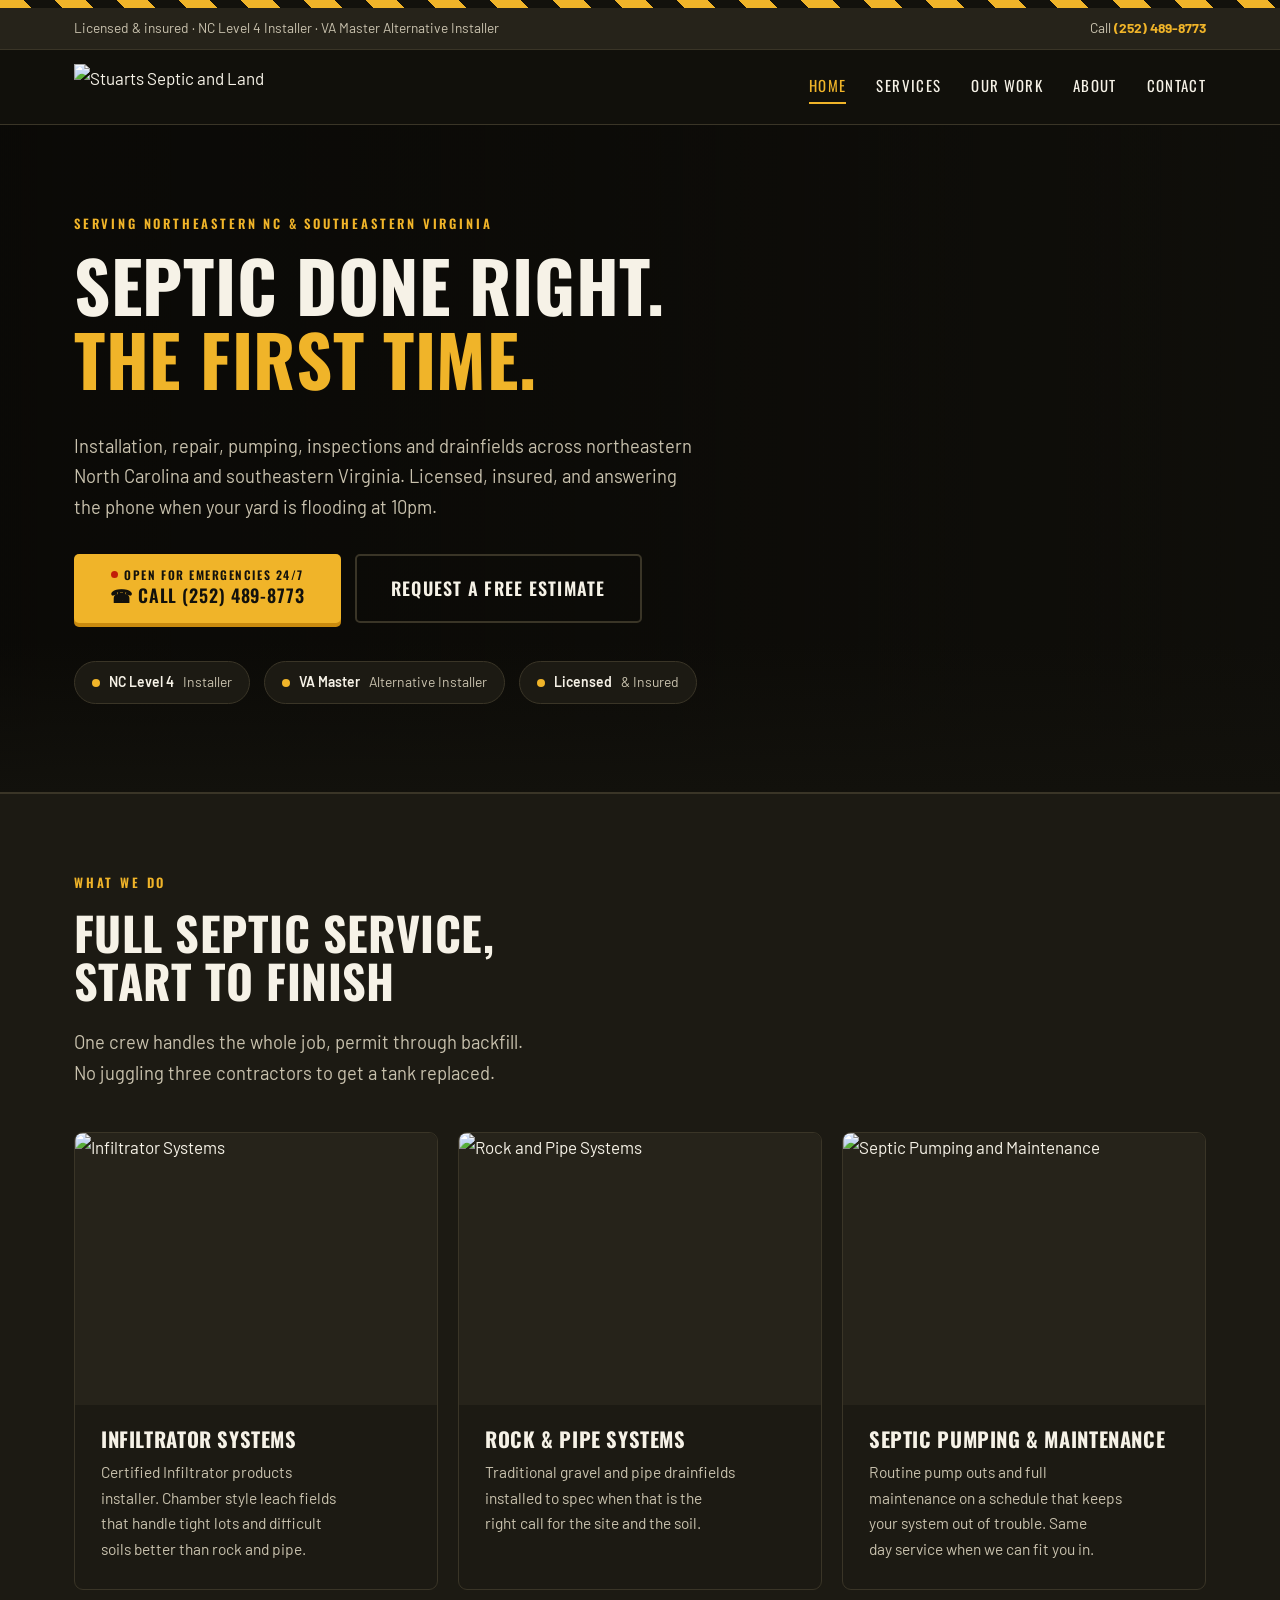
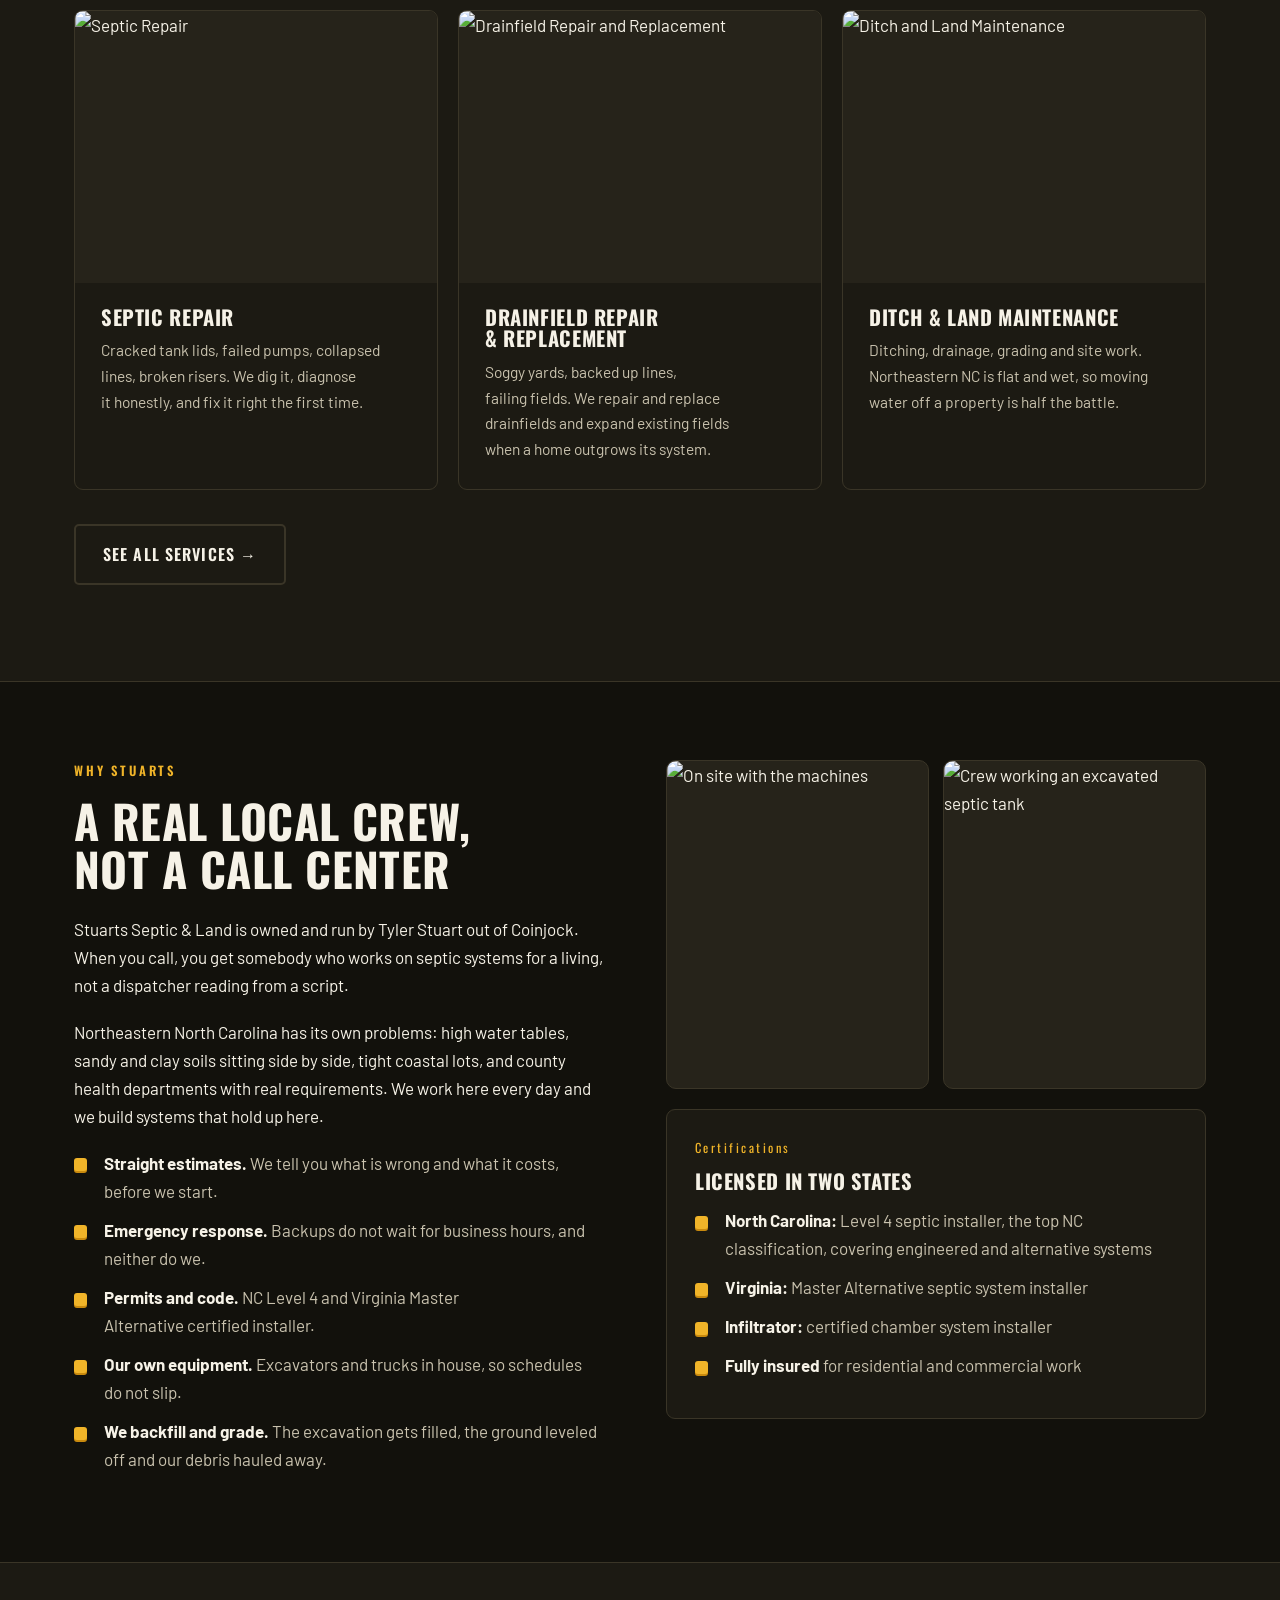
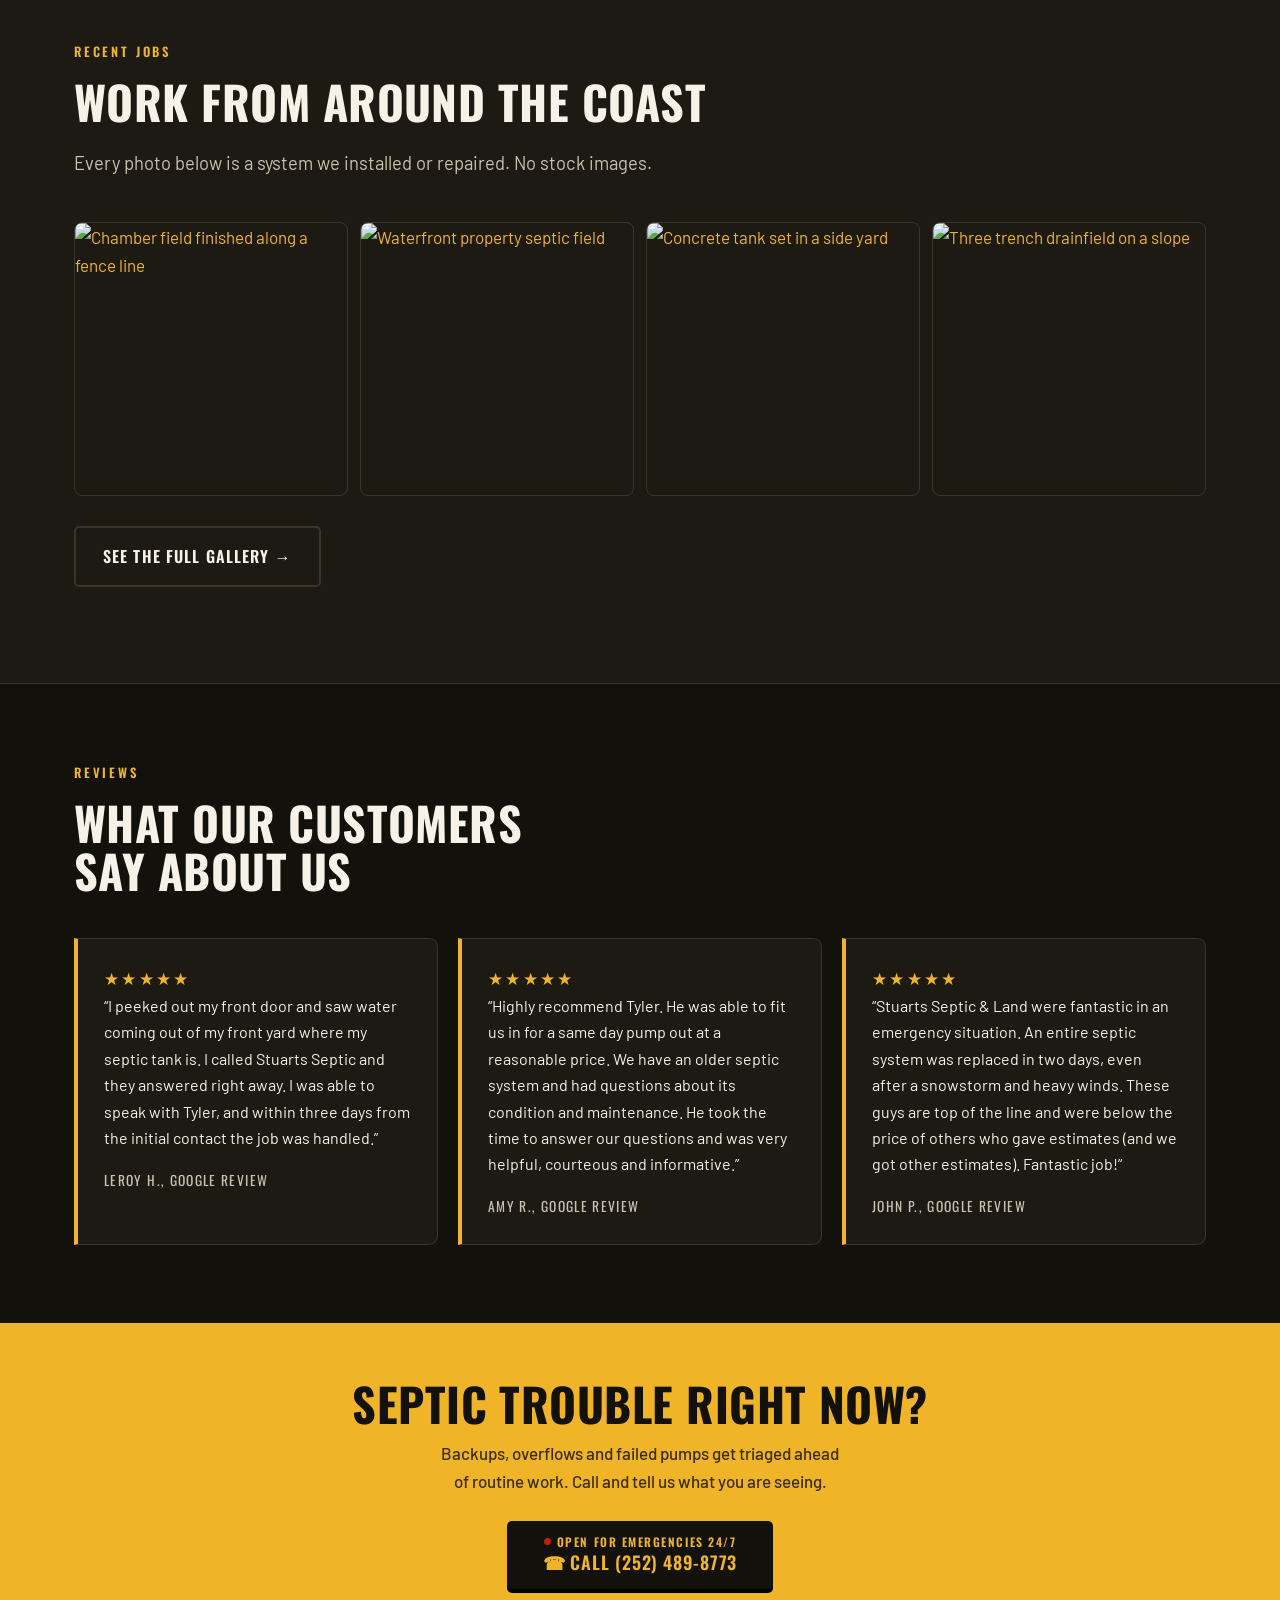
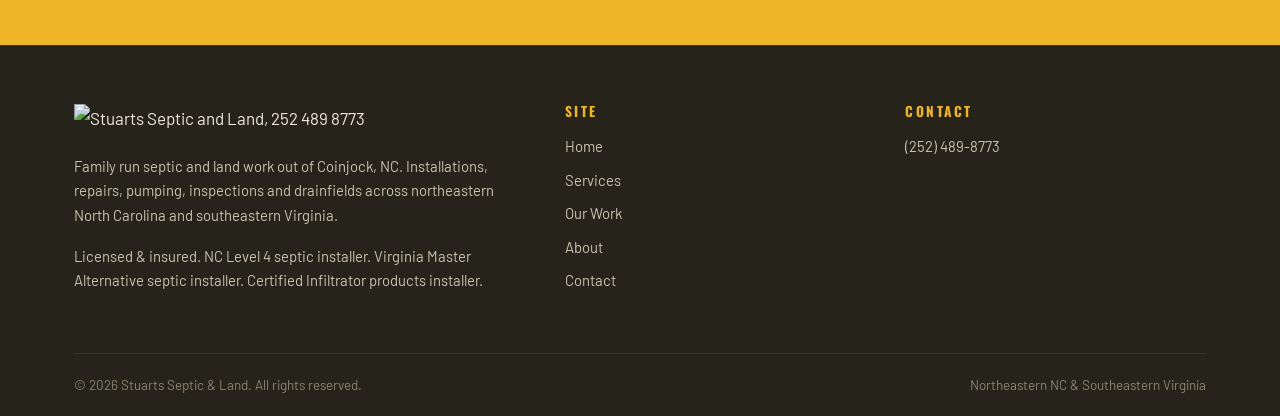
==== index.html @ fe1792c3 "Add files via upload" ====
<!DOCTYPE html>
<html lang="en">
<head>
<meta charset="utf-8">
<meta name="viewport" content="width=device-width,initial-scale=1">
<title>Stuarts Septic &amp; Land | Septic Installation, Repair &amp; Pumping | Coinjock, NC</title>
<meta name="description" content="Licensed, insured septic contractor in Coinjock, NC. Septic installation, repair, pumping, inspections and drainfields across northeastern North Carolina and southeastern Virginia. Call (252) 489-8773.">
<link rel="preconnect" href="https://fonts.googleapis.com">
<link rel="preconnect" href="https://fonts.gstatic.com" crossorigin>
<link href="https://fonts.googleapis.com/css2?family=Oswald:wght@500;600;700&family=Barlow:wght@400;500;600&display=swap" rel="stylesheet">
<script type="application/ld+json">{
  "@context":"https://schema.org",
  "@type":"LocalBusiness",
  "additionalType":"https://schema.org/HomeAndConstructionBusiness",
  "name":"Stuarts Septic & Land",
  "image":"",
  "telephone":"+1-252-489-8773",
  "areaServed":{"@type":"State","name":"North Carolina"},
  "areaServed":["Currituck County NC","Dare County NC","Camden County NC","Pasquotank County NC","Chowan County NC","Gates County NC","Hyde County NC","Beaufort County NC","Tyrrell County NC","Pitt County NC","Southeastern Virginia"]
}</script>
<style>
*,*::before,*::after{box-sizing:border-box}
:root{
  --ink:#12110C;
  --ink-2:#1C1A13;
  --ink-3:#26231A;
  --line:#3A3527;
  --cream:#F6F2E7;
  --cream-dim:#C9C2AE;
  --amber:#F0B429;
  --amber-dk:#C98A0E;
  --clay:#8A5A2B;
  --field:#5C7A3A;
  --shadow:0 18px 50px rgba(0,0,0,.45);
  --maxw:1180px;
}
html{scroll-behavior:smooth}
body{
  margin:0;background:var(--ink);color:var(--cream);
  font-family:"Barlow","Segoe UI",Roboto,Helvetica,Arial,sans-serif;
  font-size:17px;line-height:1.65;-webkit-font-smoothing:antialiased;
}
img{max-width:100%;display:block}
a{color:var(--amber);text-decoration:none}
a:hover{text-decoration:underline}
h1,h2,h3,h4,.display{
  font-family:"Oswald","Arial Narrow",Impact,sans-serif;
  text-transform:uppercase;letter-spacing:.01em;line-height:1.05;
  font-weight:700;margin:0 0 .5em;
}
h1{font-size:clamp(2.4rem,6vw,4.4rem)}
h2{font-size:clamp(1.9rem,3.6vw,2.9rem)}
h3{font-size:1.28rem;letter-spacing:.03em;overflow-wrap:break-word}
p{margin:0 0 1.1em}
.wrap{max-width:var(--maxw);margin:0 auto;padding:0 24px}
.eyebrow{
  font-family:"Oswald","Arial Narrow",sans-serif;text-transform:uppercase;
  letter-spacing:.22em;font-size:.8rem;font-weight:600;color:var(--amber);
  margin:0 0 14px;display:block;
}
.lede{font-size:1.15rem;color:var(--cream-dim);max-width:62ch}

/* ---- hazard stripe ---- */
.stripe{height:8px;background:repeating-linear-gradient(45deg,var(--amber) 0 22px,var(--ink) 22px 44px)}

/* ---- top bar ---- */
.topbar{background:var(--ink-3);border-bottom:1px solid var(--line);font-size:.86rem}
.topbar .wrap{display:flex;flex-wrap:wrap;gap:8px 26px;align-items:center;justify-content:space-between;padding-top:9px;padding-bottom:9px}
.topbar b{color:var(--amber)}
.topbar span{color:var(--cream-dim)}

/* ---- nav ---- */
header.site{position:sticky;top:0;z-index:60;background:rgba(18,17,12,.96);border-bottom:1px solid var(--line);backdrop-filter:blur(8px)}
header.site .wrap{display:flex;align-items:center;justify-content:space-between;gap:20px;padding-top:14px;padding-bottom:14px}
.brand{display:flex;align-items:center;gap:13px;color:var(--cream);text-decoration:none}
.brand:hover{text-decoration:none}
.mark{
  width:46px;height:46px;flex:0 0 46px;border-radius:6px;background:var(--amber);
  display:grid;place-items:center;color:var(--ink);font-family:"Oswald",sans-serif;
  font-weight:700;font-size:1.35rem;letter-spacing:-.03em;box-shadow:0 3px 0 var(--amber-dk);
}
.brand-txt{display:flex;flex-direction:column;line-height:1.05}
.brand-txt strong{font-family:"Oswald",sans-serif;text-transform:uppercase;font-size:1.16rem;letter-spacing:.04em}
nav.main{display:flex;align-items:center;gap:30px}
nav.main a{
  color:var(--cream);font-family:"Oswald",sans-serif;text-transform:uppercase;
  font-size:.93rem;letter-spacing:.09em;padding:4px 0;border-bottom:2px solid transparent;
}
nav.main a:hover{color:var(--amber);text-decoration:none;border-bottom-color:var(--amber)}
nav.main a.active{color:var(--amber);border-bottom-color:var(--amber)}
.navtoggle{display:none;background:none;border:1px solid var(--line);color:var(--cream);
  padding:9px 12px;border-radius:5px;font-size:1.1rem;cursor:pointer;line-height:1}

/* ---- buttons ---- */
.btn{
  display:inline-flex;align-items:center;gap:10px;font-family:"Oswald",sans-serif;
  text-transform:uppercase;letter-spacing:.07em;font-size:1rem;font-weight:600;
  padding:15px 27px;border-radius:5px;border:2px solid transparent;cursor:pointer;
  transition:transform .12s ease,box-shadow .12s ease;
}
.btn:hover{text-decoration:none;transform:translateY(-2px)}
.btn-amber{background:var(--amber);color:var(--ink);box-shadow:0 4px 0 var(--amber-dk)}
.btn-amber:hover{box-shadow:0 6px 0 var(--amber-dk)}
.btn-ghost{border-color:var(--line);color:var(--cream);background:transparent}
.btn-ghost:hover{border-color:var(--amber);color:var(--amber)}
.btn-lg{font-size:1.12rem;padding:18px 34px}

/* ---- hero ---- */
.hero{position:relative;overflow:hidden;border-bottom:1px solid var(--line)}
.hero::before{
  content:"";position:absolute;inset:0;
  background:
    radial-gradient(900px 520px at 78% 18%,rgba(240,180,41,.14),transparent 62%),
    linear-gradient(180deg,#1A1811 0%,#12110C 100%);
}
.hero::after{
  content:"";position:absolute;left:0;right:0;bottom:0;height:130px;
  background:linear-gradient(180deg,transparent,rgba(0,0,0,.5));
}
.hero .wrap{position:relative;z-index:2;padding-top:88px;padding-bottom:88px}
.hero.short .wrap{padding-top:62px;padding-bottom:56px}
.hero h1{max-width:22ch}
.hero h1 em{font-style:normal;color:var(--amber);display:block}
.hero-cta{display:flex;flex-wrap:wrap;gap:14px;margin-top:32px}
.hero-trust{display:flex;flex-wrap:wrap;gap:14px;margin-top:38px}
.chip{
  display:inline-flex;align-items:center;gap:9px;background:var(--ink-2);
  border:1px solid var(--line);border-radius:999px;padding:9px 17px;font-size:.87rem;color:var(--cream-dim);
}
.chip b{color:var(--cream);font-weight:600}
.dot{width:8px;height:8px;border-radius:50%;background:var(--amber);flex:0 0 8px}

/* ---- sections ---- */
section{padding:78px 0}
section.tight{padding:56px 0}
.alt{background:var(--ink-2);border-top:1px solid var(--line);border-bottom:1px solid var(--line)}
.sec-head{max-width:66ch;margin-bottom:44px}

/* ---- grids / cards ---- */
.grid{display:grid;gap:20px}
.g2{grid-template-columns:repeat(auto-fit,minmax(300px,1fr))}
.g3{grid-template-columns:repeat(auto-fit,minmax(272px,1fr))}
.g4{grid-template-columns:repeat(auto-fit,minmax(215px,1fr))}
.card{
  background:var(--ink-2);border:1px solid var(--line);border-radius:9px;padding:28px;
  position:relative;transition:border-color .15s ease,transform .15s ease;
}
.card:hover{border-color:var(--amber);transform:translateY(-3px)}
.card h3{margin-bottom:10px}
.card p{color:var(--cream-dim);margin-bottom:0;font-size:.97rem}
.card .num{
  font-family:"Oswald",sans-serif;font-size:.78rem;letter-spacing:.2em;color:var(--amber);
  display:block;margin-bottom:12px;
}
.ico{
  width:48px;height:48px;border-radius:8px;background:var(--ink-3);border:1px solid var(--line);
  display:grid;place-items:center;margin-bottom:16px;font-size:1.5rem;
}
.card.flat:hover{transform:none;border-color:var(--line)}

/* ---- list ---- */
ul.checks{list-style:none;padding:0;margin:0}
ul.checks li{position:relative;padding-left:30px;margin-bottom:11px;color:var(--cream-dim)}
ul.checks li::before{
  content:"";position:absolute;left:0;top:.55em;width:13px;height:13px;border-radius:3px;
  background:var(--amber);box-shadow:0 2px 0 var(--amber-dk);
}
ul.checks li b{color:var(--cream)}

/* ---- brand logo ---- */
.brand img{height:46px;width:auto;display:block}
footer.site .flogo{display:block;width:100%;max-width:100%;height:auto;margin:0 0 22px;opacity:.95}

/* ---- photo hero ---- */
.hero.photo::before{
  content:"";position:absolute;inset:0;
  background-image:linear-gradient(90deg,rgba(10,9,6,.92) 0%,rgba(10,9,6,.78) 42%,rgba(10,9,6,.35) 100%),var(--bgimg);
  background-size:cover;background-position:center;
}
.hero.photo::after{
  content:"";position:absolute;left:0;right:0;bottom:0;height:150px;
  background:linear-gradient(180deg,transparent,var(--ink));
}
.hero.band-photo::before{
  background-image:linear-gradient(90deg,rgba(10,9,6,.93) 0%,rgba(10,9,6,.72) 60%,rgba(10,9,6,.5) 100%),var(--bgimg);
  background-size:cover;background-position:center;
}

/* ---- cards with photos ---- */
.card.photo{padding:0;overflow:hidden;display:flex;flex-direction:column}
.card.photo figure{margin:0;aspect-ratio:4/3;overflow:hidden;background:var(--ink-3)}
.card.photo figure img{width:100%;height:100%;object-fit:cover;transition:transform .4s ease}
.card.photo:hover figure img{transform:scale(1.06)}
.card.photo .body{padding:24px 26px 28px}
.card.photo h3{margin-bottom:9px}

/* ---- split image blocks ---- */
.split{display:grid;grid-template-columns:repeat(auto-fit,minmax(320px,1fr));gap:46px;align-items:center}
.shot{border-radius:10px;overflow:hidden;border:1px solid var(--line);background:var(--ink-3)}
.shot img{width:100%;height:100%;object-fit:cover;display:block}
.shot.tall{aspect-ratio:4/5}
.shot.wide{aspect-ratio:16/10}
.shot.full{aspect-ratio:auto}
.shot.full img{width:100%;height:auto;object-fit:contain}
.duo{display:grid;grid-template-columns:1fr 1fr;gap:14px}

/* ---- photo strip ---- */
.strip{display:grid;grid-template-columns:repeat(4,1fr);gap:12px}
.strip a{display:block;aspect-ratio:1/1;overflow:hidden;border-radius:8px;border:1px solid var(--line)}
.strip img{width:100%;height:100%;object-fit:cover;transition:transform .4s ease}
.strip a:hover img{transform:scale(1.08)}

/* ---- gallery ---- */
.galhead{display:flex;flex-wrap:wrap;gap:14px;align-items:baseline;margin:0 0 22px}
.galhead h2{margin:0}
.galhead span{color:var(--cream-dim);font-size:.9rem}
.gal{display:grid;grid-template-columns:repeat(auto-fill,minmax(268px,1fr));gap:14px;margin-bottom:56px}
.gal button{
  padding:0;border:1px solid var(--line);border-radius:9px;overflow:hidden;background:var(--ink-3);
  cursor:pointer;aspect-ratio:4/3;display:block;width:100%;
}
.gal button:hover{border-color:var(--amber)}
.gal img{width:100%;height:100%;object-fit:cover;transition:transform .4s ease}
.gal button:hover img{transform:scale(1.05)}

/* ---- lightbox ---- */
.lb{
  position:fixed;inset:0;z-index:200;background:rgba(8,7,5,.95);display:none;
  align-items:center;justify-content:center;padding:34px;
}
.lb.open{display:flex}
.lb img{max-width:100%;max-height:82vh;border-radius:8px;box-shadow:var(--shadow)}
.lb .cap{position:absolute;bottom:28px;left:0;right:0;text-align:center;color:var(--cream-dim);font-size:.93rem;padding:0 24px}
.lb .x,.lb .nav{
  position:absolute;background:var(--ink-2);border:1px solid var(--line);color:var(--cream);
  width:52px;height:52px;border-radius:50%;font-size:1.5rem;cursor:pointer;line-height:1;
}
.lb .x{top:24px;right:24px}
.lb .nav{top:50%;transform:translateY(-50%)}
.lb .prev{left:20px}
.lb .next{right:20px}
.lb .x:hover,.lb .nav:hover{border-color:var(--amber);color:var(--amber)}

/* ---- stacked call button ---- */
.btn-stack{
  flex-direction:column;align-items:center;gap:5px;
  padding-top:12px;padding-bottom:14px;line-height:1.1;
}
.btn-stack .s1{
  display:flex;align-items:center;gap:.5em;
  font-size:.66em;letter-spacing:.13em;font-weight:600;
  color:inherit;text-wrap:nowrap;
}
.btn-stack .s2{font-size:1em;letter-spacing:.05em;text-wrap:nowrap}
.reddot{
  width:.62em;height:.62em;border-radius:50%;background:#C21E08;flex:0 0 auto;
  box-shadow:0 0 0 0 rgba(194,30,8,.75);animation:pulse 2s infinite;
}
@keyframes pulse{
  0%{box-shadow:0 0 0 0 rgba(194,30,8,.75)}
  70%{box-shadow:0 0 0 .75em rgba(194,30,8,0)}
  100%{box-shadow:0 0 0 0 rgba(194,30,8,0)}
}
@media(prefers-reduced-motion:reduce){.reddot{animation:none}}

/* ---- typographic wrapping: no orphan words, balanced headings ---- */
h1,h2,h3,h4,.galhead h2{text-wrap:balance}
p,.lede,li,.note,figcaption,.cap{text-wrap:pretty}
.band p,.sec-head .lede,.card p,.card.photo p,.review p,.crow p{text-wrap:balance}
.chip{text-wrap:nowrap}
.stat .l,.card .num,.eyebrow{text-wrap:balance}

/* ---- reviews ---- */
.stars{color:var(--amber);letter-spacing:.14em;font-size:1.05rem}
.review{background:var(--ink-2);border:1px solid var(--line);border-left:4px solid var(--amber);border-radius:0 9px 9px 0;padding:26px}
.review p{color:var(--cream);font-size:1rem}
.review .who{font-size:.85rem;color:var(--cream-dim);text-transform:uppercase;letter-spacing:.1em;font-family:"Oswald",sans-serif}

/* ---- emergency band ---- */
.band{background:var(--amber);color:var(--ink);text-align:center;padding:56px 0}
.band h2{color:var(--ink);margin-bottom:12px;max-width:24ch;margin-left:auto;margin-right:auto}
.brk{display:block}
.band p{color:#3B2E08;max-width:62ch;margin:0 auto 26px;font-weight:500}
.band .btn-ink{background:var(--ink);color:var(--amber);box-shadow:0 4px 0 #000}
.band .btn-ink:hover{box-shadow:0 6px 0 #000}

/* ---- contact rows ---- */
.crow{display:flex;gap:16px;align-items:flex-start;padding:20px 0;border-bottom:1px solid var(--line)}
.crow:last-child{border-bottom:none}
.crow .ico{margin-bottom:0;flex:0 0 48px}
.crow h3{margin-bottom:4px;font-size:1.05rem}
.crow p{margin:0;color:var(--cream-dim);font-size:.97rem}

/* ---- faq ---- */
details{background:var(--ink-2);border:1px solid var(--line);border-radius:8px;padding:20px 24px;margin-bottom:12px}
details[open]{border-color:var(--amber)}
summary{cursor:pointer;font-family:"Oswald",sans-serif;text-transform:uppercase;letter-spacing:.04em;
  font-size:1.02rem;list-style:none}
summary::-webkit-details-marker{display:none}
summary::after{content:"+";float:right;color:var(--amber);font-size:1.3rem;line-height:1}
details[open] summary::after{content:"\00D7"}
details p{margin:14px 0 0;color:var(--cream-dim);font-size:.97rem}

/* ---- footer ---- */
footer.site{background:var(--ink-3);border-top:1px solid var(--line);padding:58px 0 0}
.fgrid{display:grid;grid-template-columns:1.5fr 1fr 1fr;gap:40px}
footer.site h4{font-size:.85rem;letter-spacing:.18em;color:var(--amber);margin-bottom:16px}
footer.site p,footer.site li{color:var(--cream-dim);font-size:.93rem}
footer.site ul{list-style:none;padding:0;margin:0}
footer.site ul li{margin-bottom:9px}
footer.site ul a{color:var(--cream-dim)}
footer.site ul a:hover{color:var(--amber)}
.fbot{border-top:1px solid var(--line);margin-top:44px;padding:20px 0;font-size:.84rem;color:#8A8471;
  display:flex;flex-wrap:wrap;gap:10px;justify-content:space-between}

/* ---- sticky mobile call ---- */
.callbar{display:none}

@media(max-width:860px){
  nav.main{
    display:none;position:absolute;top:100%;left:0;right:0;background:var(--ink-3);
    flex-direction:column;align-items:stretch;gap:0;border-bottom:1px solid var(--line);padding:8px 0;
  }
  nav.main.open{display:flex}
  nav.main a{padding:14px 24px;border-bottom:1px solid var(--line)}
  nav.main a:hover{border-bottom-color:var(--line)}
  .navtoggle{display:block}
  header.site .wrap{position:relative}
  .fgrid{grid-template-columns:1fr;gap:32px}
  .callbar{
    display:flex;position:fixed;left:0;right:0;bottom:0;z-index:80;
    background:var(--amber);color:var(--ink);flex-direction:column;align-items:center;
    justify-content:center;gap:3px;
    padding:11px 16px 13px;font-family:"Oswald",sans-serif;text-transform:uppercase;
    letter-spacing:.08em;font-size:1.05rem;font-weight:600;line-height:1.1;
    box-shadow:0 -6px 24px rgba(0,0,0,.4);
  }
  .callbar .s1{
    display:flex;align-items:center;gap:.5em;font-size:.62em;letter-spacing:.13em;color:inherit;
  }
  .callbar .s2{font-size:1em;letter-spacing:.05em}
  body{padding-bottom:86px}
  .callbar:hover{text-decoration:none;color:var(--ink)}
  .strip{grid-template-columns:repeat(2,1fr)}
  .split{gap:30px}
  .gal{grid-template-columns:repeat(auto-fill,minmax(150px,1fr))}
  .lb{padding:14px}
  .lb .nav{width:44px;height:44px}
  .brand img{height:38px}
  section{padding:56px 0}
  .hero .wrap{padding-top:56px;padding-bottom:56px}
}
</style>
</head>
<body>
<div class="stripe"></div>

<div class="topbar">
  <div class="wrap">
    <span>Licensed &amp; insured &middot; NC Level 4 Installer &middot; VA Master Alternative Installer</span>
    <span>Call <b><a href="tel:+12524898773">(252) 489-8773</a></b></span>
  </div>
</div>

<header class="site">
  <div class="wrap">
    <a class="brand" href="index.html">
      <img src="images/logo-mark.png" alt="Stuarts Septic and Land">
    </a>
    <nav class="main">
        <a href="index.html" class="active">Home</a>
        <a href="services.html">Services</a>
        <a href="work.html">Our Work</a>
        <a href="about.html">About</a>
        <a href="contact.html">Contact</a>
    </nav>
    <button class="navtoggle" aria-label="Menu">&#9776;</button>
  </div>
</header>


<div class="hero photo" style="--bgimg:url('images/hero.jpg')">
  <div class="wrap">
    <span class="eyebrow">Serving Northeastern NC &amp; Southeastern Virginia</span>
    <h1>Septic done right.<em>The first time.</em></h1>
    <p class="lede">Installation, repair, pumping, inspections and drainfields across northeastern North Carolina and southeastern Virginia. Licensed, insured, and answering the phone when your yard is flooding at&nbsp;10pm.</p>
    <div class="hero-cta">
      <a class="btn btn-lg btn-amber btn-stack" href="tel:+12524898773">
        <span class="s1"><span class="reddot"></span>Open for emergencies 24/7</span>
        <span class="s2">&#9742; Call (252) 489-8773</span>
      </a>
      <a class="btn btn-lg btn-ghost" href="contact.html">Request a Free Estimate</a>
    </div>
    <div class="hero-trust">
      <span class="chip"><span class="dot"></span><b>NC Level 4</b> Installer</span>
      <span class="chip"><span class="dot"></span><b>VA Master</b> Alternative Installer</span>
      <span class="chip"><span class="dot"></span><b>Licensed</b> &amp; Insured</span>
    </div>
  </div>
</div>

<section class="alt">
  <div class="wrap">
    <div class="sec-head">
      <span class="eyebrow">What We Do</span>
      <h2>Full septic service, start to finish</h2>
      <p class="lede">One crew handles the whole job, permit through backfill. No juggling three contractors to get a tank&nbsp;replaced.</p>
    </div>
    <div class="grid g3">
      <div class="card photo"><figure><img src="images/thumb/install-fence-fall.jpg" alt="Infiltrator Systems" loading="lazy"></figure><div class="body"><h3>Infiltrator Systems</h3><p>Certified Infiltrator products installer. Chamber style leach fields that handle tight lots and difficult soils better than rock and&nbsp;pipe.</p></div></div>
      <div class="card photo"><figure><img src="images/thumb/rock-bed.jpg" alt="Rock and Pipe Systems" loading="lazy"></figure><div class="body"><h3>Rock &amp; Pipe Systems</h3><p>Traditional gravel and pipe drainfields installed to spec when that is the right call for the site and the&nbsp;soil.</p></div></div>
      <div class="card photo"><figure><img src="images/thumb/pump-truck.jpg" alt="Septic Pumping and Maintenance" loading="lazy"></figure><div class="body"><h3>Septic Pumping &amp; Maintenance</h3><p>Routine pump outs and full maintenance on a schedule that keeps your system out of trouble. Same day service when we can fit you&nbsp;in.</p></div></div>
      <div class="card photo"><figure><img src="images/thumb/repair-cracked-tank.jpg" alt="Septic Repair" loading="lazy"></figure><div class="body"><h3>Septic Repair</h3><p>Cracked tank lids, failed pumps, collapsed lines, broken risers. We dig it, diagnose it honestly, and fix it right the first&nbsp;time.</p></div></div>
      <div class="card photo"><figure><img src="images/thumb/drainfield-trench.jpg" alt="Drainfield Repair and Replacement" loading="lazy"></figure><div class="body"><h3>Drainfield Repair &amp; Replacement</h3><p>Soggy yards, backed up lines, failing fields. We repair and replace drainfields and expand existing fields when a home outgrows its&nbsp;system.</p></div></div>
      <div class="card photo"><figure><img src="images/thumb/finished-yard.jpg" alt="Ditch and Land Maintenance" loading="lazy"></figure><div class="body"><h3>Ditch &amp; Land Maintenance</h3><p>Ditching, drainage, grading and site work. Northeastern NC is flat and wet, so moving water off a property is half the&nbsp;battle.</p></div></div>
    </div>
    <p style="margin-top:34px"><a class="btn btn-ghost" href="services.html">See all services &rarr;</a></p>
  </div>
</section>

<section>
  <div class="wrap">
    <div class="grid g2" style="gap:52px;align-items:start">
      <div>
        <span class="eyebrow">Why Stuarts</span>
        <h2>A real local crew, not a call center</h2>
        <p>Stuarts Septic &amp; Land is owned and run by Tyler Stuart out of Coinjock. When you call, you get somebody who works on septic systems for a living, not a dispatcher reading from a&nbsp;script.</p>
        <p>Northeastern North Carolina has its own problems: high water tables, sandy and clay soils sitting side by side, tight coastal lots, and county health departments with real requirements. We work here every day and we build systems that hold up&nbsp;here.</p>
        <ul class="checks">
          <li><b>Straight estimates.</b> We tell you what is wrong and what it costs, before we&nbsp;start.</li>
          <li><b>Emergency response.</b> Backups do not wait for business hours, and neither do&nbsp;we.</li>
          <li><b>Permits and code.</b> NC Level 4 and Virginia Master Alternative certified&nbsp;installer.</li>
          <li><b>Our own equipment.</b> Excavators and trucks in house, so schedules do not&nbsp;slip.</li>
          <li><b>We backfill and grade.</b> The excavation gets filled, the ground leveled off and our debris hauled&nbsp;away.</li>
        </ul>
      </div>
      <div>
        <div class="duo" style="margin-bottom:20px">
          <div class="shot tall"><img src="images/thumb/crew-operator.jpg" alt="On site with the machines" loading="lazy"></div>
          <div class="shot tall"><img src="images/thumb/crew-excavation.jpg" alt="Crew working an excavated septic tank" loading="lazy"></div>
        </div>
        <div class="card flat">
          <span class="num">Certifications</span>
          <h3>Licensed in two states</h3>
          <ul class="checks" style="margin-top:14px">
            <li><b>North Carolina:</b> Level 4 septic installer, the top NC classification, covering engineered and alternative&nbsp;systems</li>
            <li><b>Virginia:</b> Master Alternative septic system&nbsp;installer</li>
            <li><b>Infiltrator:</b> certified chamber system installer</li>
            <li><b>Fully insured</b> for residential and commercial&nbsp;work</li>
          </ul>
        </div>
      </div>
    </div>
  </div>
</section>

<section class="alt">
  <div class="wrap">
    <div class="sec-head">
      <span class="eyebrow">Recent Jobs</span>
      <h2>Work from around the coast</h2>
      <p class="lede">Every photo below is a system we installed or repaired. No stock&nbsp;images.</p>
    </div>
    <div class="strip">
      <a href="work.html"><img src="images/thumb/install-fence-fall.jpg" alt="Chamber field finished along a fence line" loading="lazy"></a>
      <a href="work.html"><img src="images/thumb/install-waterfront.jpg" alt="Waterfront property septic field" loading="lazy"></a>
      <a href="work.html"><img src="images/thumb/tank-set-1.jpg" alt="Concrete tank set in a side yard" loading="lazy"></a>
      <a href="work.html"><img src="images/thumb/install-trenches.jpg" alt="Three trench drainfield on a slope" loading="lazy"></a>
    </div>
    <p style="margin-top:30px"><a class="btn btn-ghost" href="work.html">See the full gallery &rarr;</a></p>
  </div>
</section>

<section>
  <div class="wrap">
    <div class="sec-head">
      <span class="eyebrow">Reviews</span>
      <h2>What our customers say about us</h2>
    </div>
    <div class="grid g3">
      <div class="review"><div class="stars">&#9733;&#9733;&#9733;&#9733;&#9733;</div><p>&ldquo;I peeked out my front door and saw water coming out of my front yard where my septic tank is. I called Stuarts Septic and they answered right away. I was able to speak with Tyler, and within three days from the initial contact the job was handled.&rdquo;</p><div class="who">Leroy H., Google Review</div></div>
      <div class="review"><div class="stars">&#9733;&#9733;&#9733;&#9733;&#9733;</div><p>&ldquo;Highly recommend Tyler. He was able to fit us in for a same day pump out at a reasonable price. We have an older septic system and had questions about its condition and maintenance. He took the time to answer our questions and was very helpful, courteous and informative.&rdquo;</p><div class="who">Amy R., Google Review</div></div>
      <div class="review"><div class="stars">&#9733;&#9733;&#9733;&#9733;&#9733;</div><p>&ldquo;Stuarts Septic &amp; Land were fantastic in an emergency situation. An entire septic system was replaced in two days, even after a snowstorm and heavy winds. These guys are top of the line and were below the price of others who gave estimates (and we got other estimates). Fantastic&nbsp;job!&rdquo;</p><div class="who">John P., Google Review</div></div>
    </div>
  </div>
</section>


<section class="band">
  <div class="wrap">
    <h2>Septic trouble right now?</h2>
    <p>Backups, overflows and failed pumps get triaged ahead of routine work. Call and tell us what you are&nbsp;seeing.</p>
    <a class="btn btn-lg btn-ink btn-stack" href="tel:+12524898773">
      <span class="s1"><span class="reddot"></span>Open for emergencies 24/7</span>
      <span class="s2">&#9742; Call (252) 489-8773</span>
    </a>
  </div>
</section>



<footer class="site">
  <div class="wrap">
    <div class="fgrid">
      <div>
        <img class="flogo" src="images/logo-footer.png" alt="Stuarts Septic and Land, 252 489 8773">
        <p>Family run septic and land work out of Coinjock, NC. Installations, repairs, pumping, inspections and drainfields across northeastern North Carolina and southeastern&nbsp;Virginia.</p>
        <p class="note">Licensed &amp; insured. NC Level 4 septic installer. Virginia Master Alternative septic installer. Certified Infiltrator products&nbsp;installer.</p>
      </div>
      <div>
        <h4>Site</h4>
        <ul>
          <li><a href="index.html">Home</a></li>
          <li><a href="services.html">Services</a></li>
          <li><a href="work.html">Our Work</a></li>
          <li><a href="about.html">About</a></li>
          <li><a href="contact.html">Contact</a></li>
        </ul>
      </div>
      <div>
        <h4>Contact</h4>
        <ul>
          <li><a href="tel:+12524898773">(252) 489-8773</a></li>
        </ul>
      </div>
    </div>
    <div class="fbot">
      <span>&copy; <span id="yr">2026</span> Stuarts Septic &amp; Land. All rights reserved.</span>
      <span>Northeastern NC &amp; Southeastern Virginia</span>
    </div>
  </div>
</footer>

<a class="callbar" href="tel:+12524898773">
  <span class="s1"><span class="reddot"></span>Open for emergencies 24/7</span>
  <span class="s2">&#9742; Call (252) 489-8773</span>
</a>

<script>
(function(){
  var t=document.querySelector('.navtoggle'), n=document.querySelector('nav.main');
  if(t&&n){t.addEventListener('click',function(){n.classList.toggle('open');});}

  var lb=document.getElementById('lb');
  if(lb){
    var items=[].slice.call(document.querySelectorAll('[data-full]')), cur=0;
    var im=lb.querySelector('img'), cap=lb.querySelector('.cap');
    function show(i){cur=(i+items.length)%items.length;var e=items[cur];im.src=e.getAttribute('data-full');cap.textContent=e.getAttribute('data-cap')||'';lb.classList.add('open');}
    items.forEach(function(e,i){e.addEventListener('click',function(ev){ev.preventDefault();show(i);});});
    lb.querySelector('.x').addEventListener('click',function(){lb.classList.remove('open');});
    lb.querySelector('.prev').addEventListener('click',function(){show(cur-1);});
    lb.querySelector('.next').addEventListener('click',function(){show(cur+1);});
    lb.addEventListener('click',function(e){if(e.target===lb)lb.classList.remove('open');});
    document.addEventListener('keydown',function(e){
      if(!lb.classList.contains('open'))return;
      if(e.key==='Escape')lb.classList.remove('open');
      if(e.key==='ArrowLeft')show(cur-1);
      if(e.key==='ArrowRight')show(cur+1);
    });
  }
})();

document.getElementById('yr').textContent=new Date().getFullYear();</script>
</body>
</html>
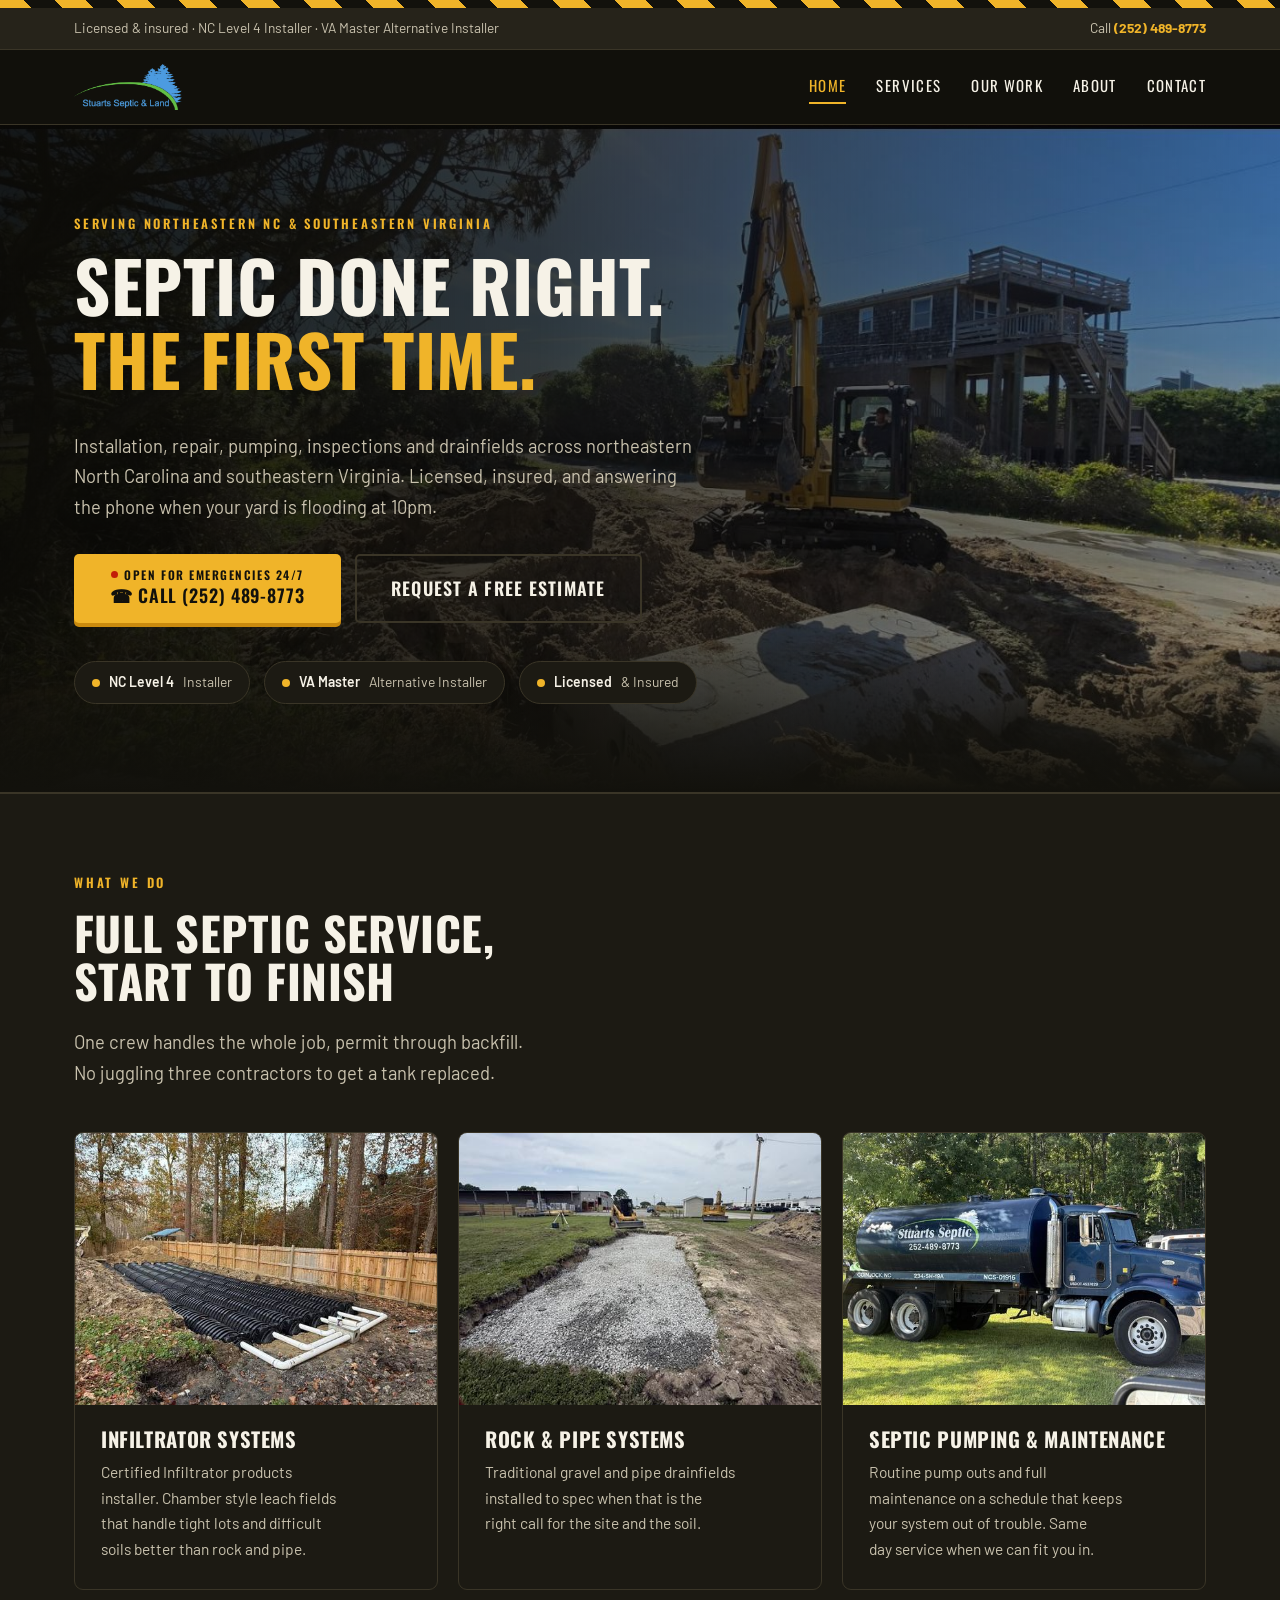
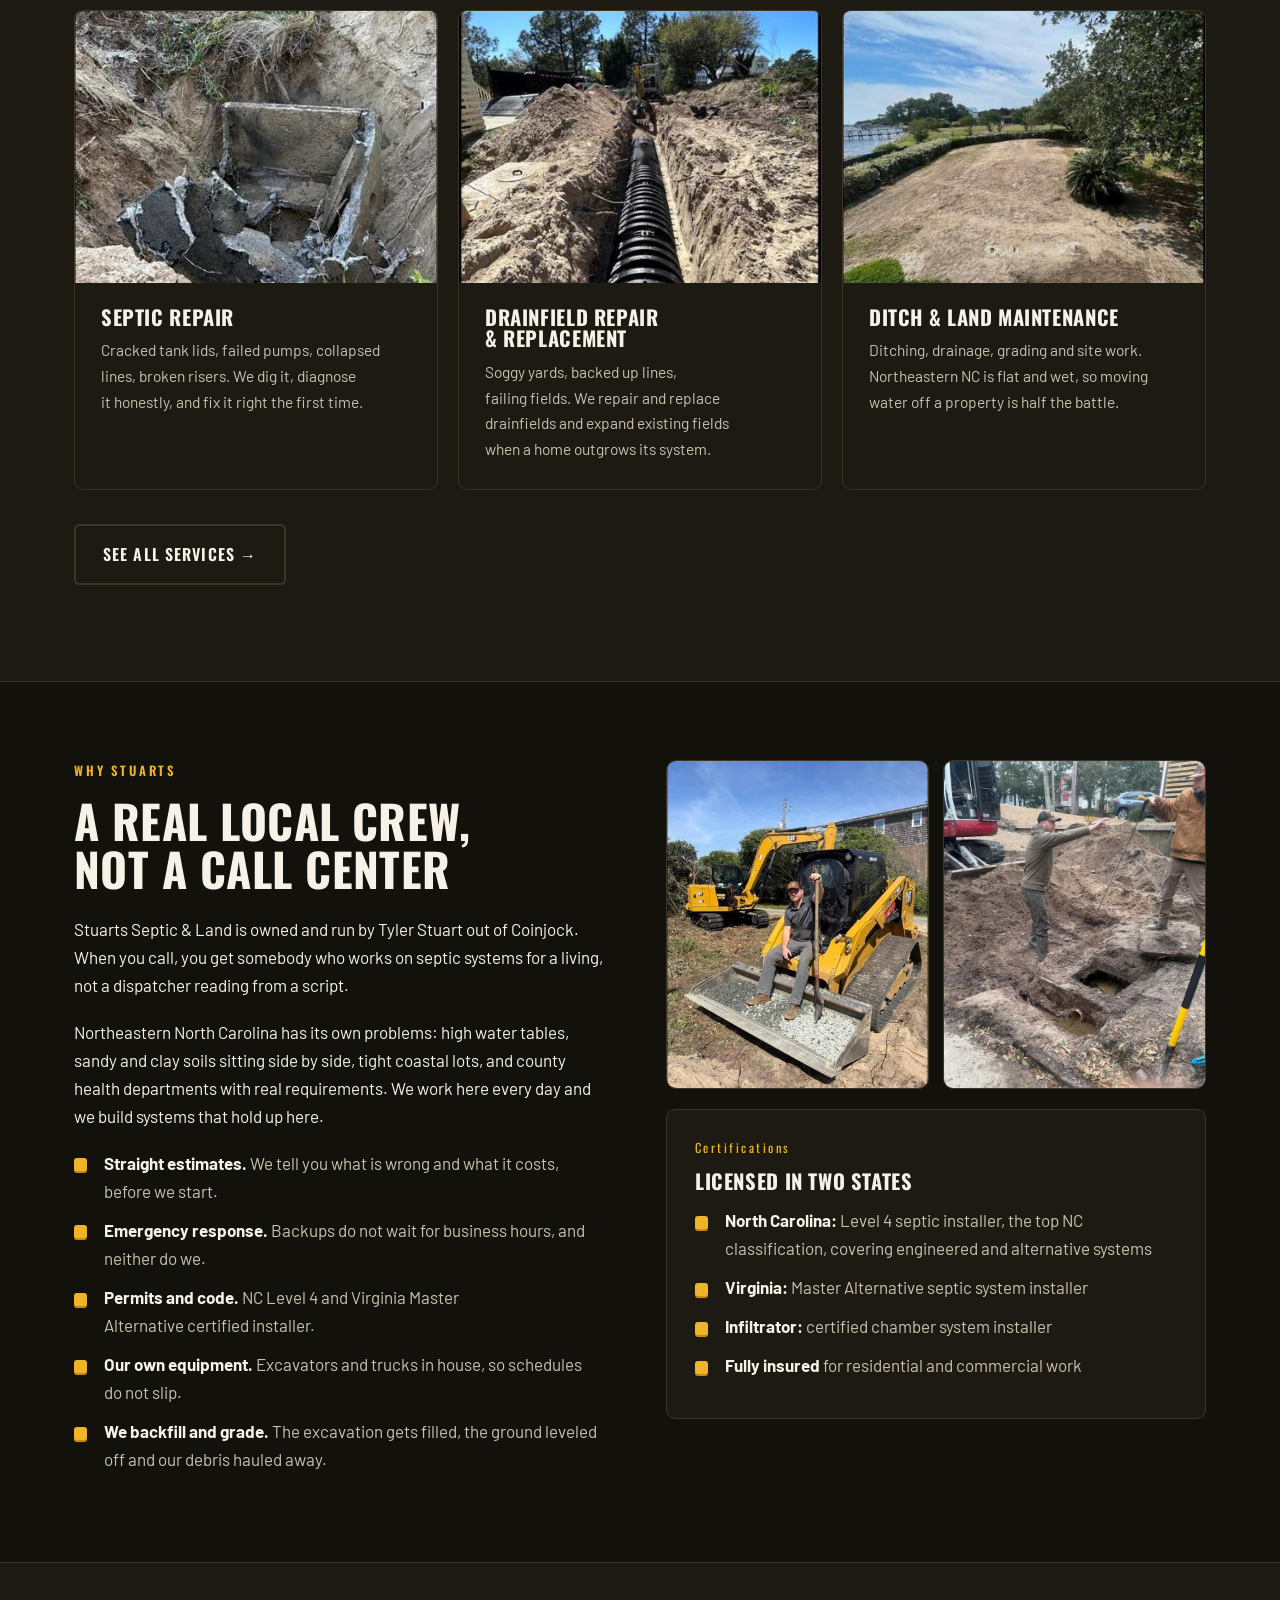
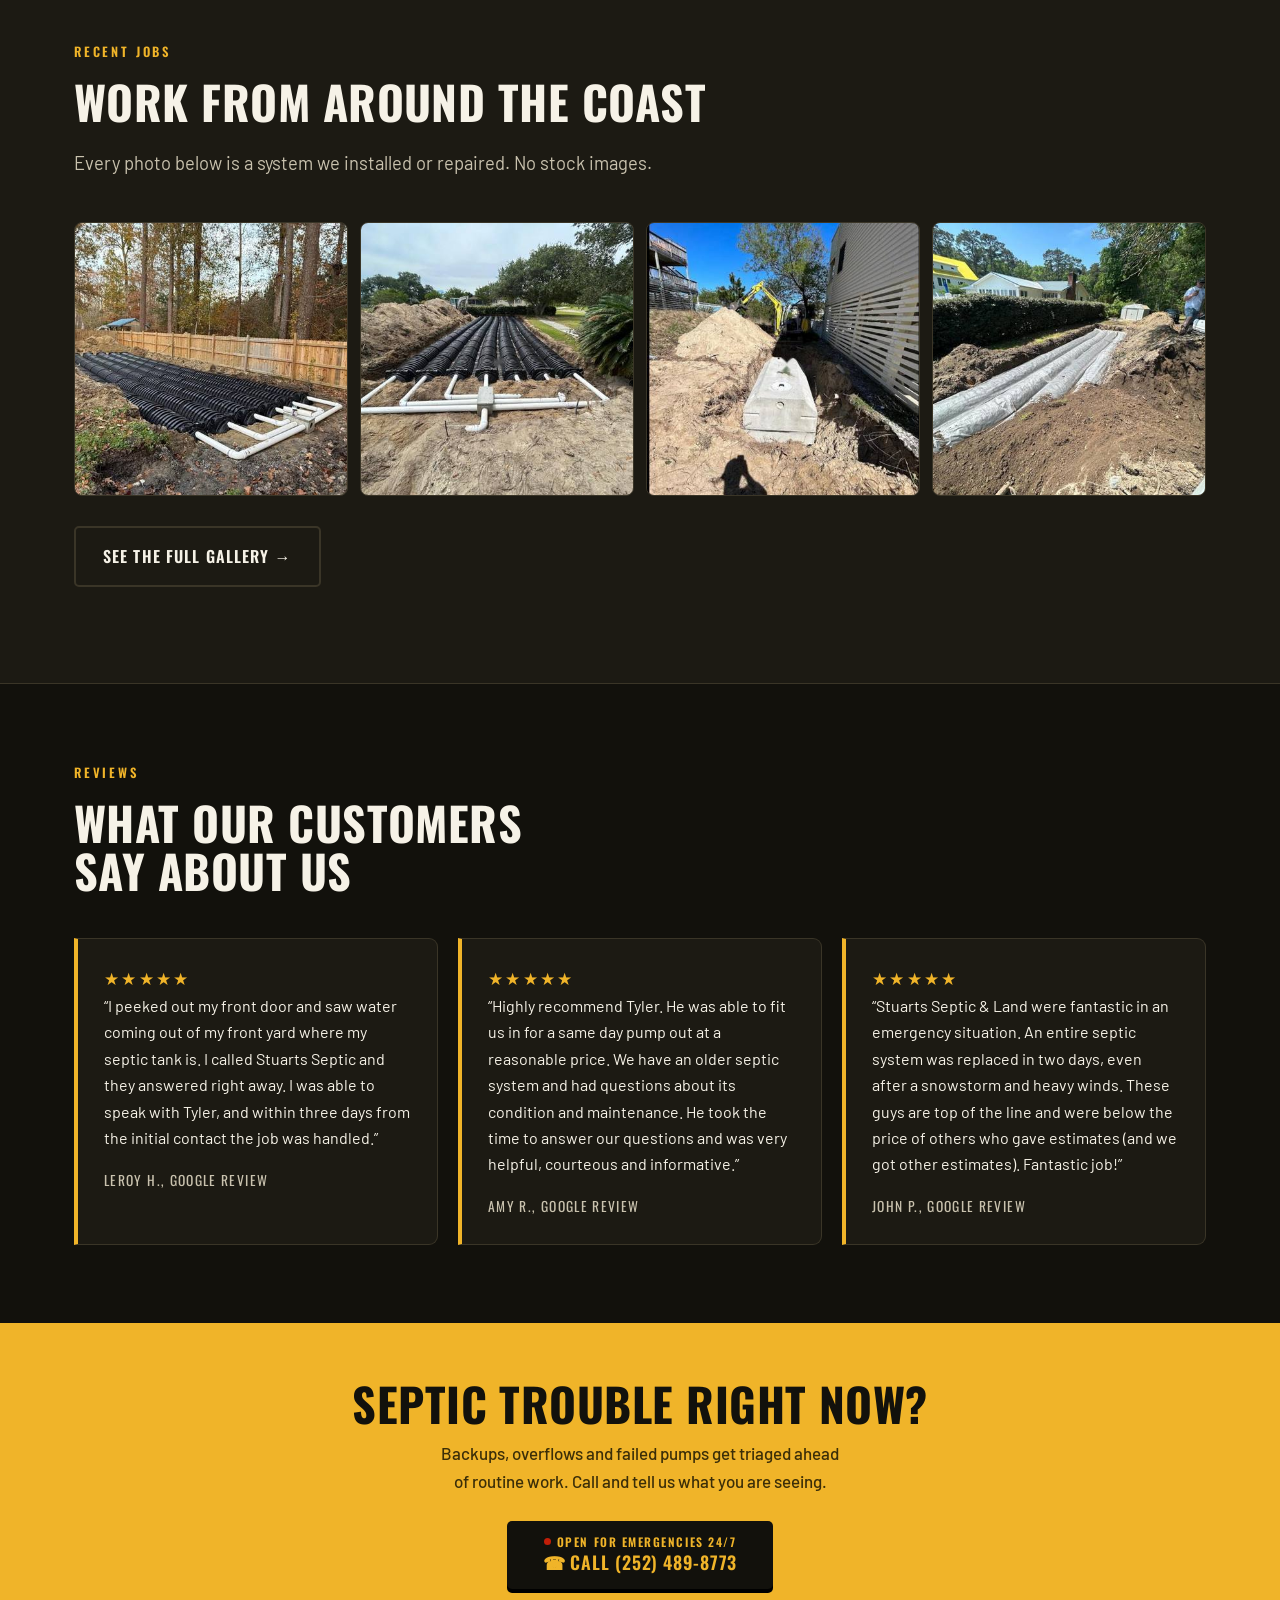
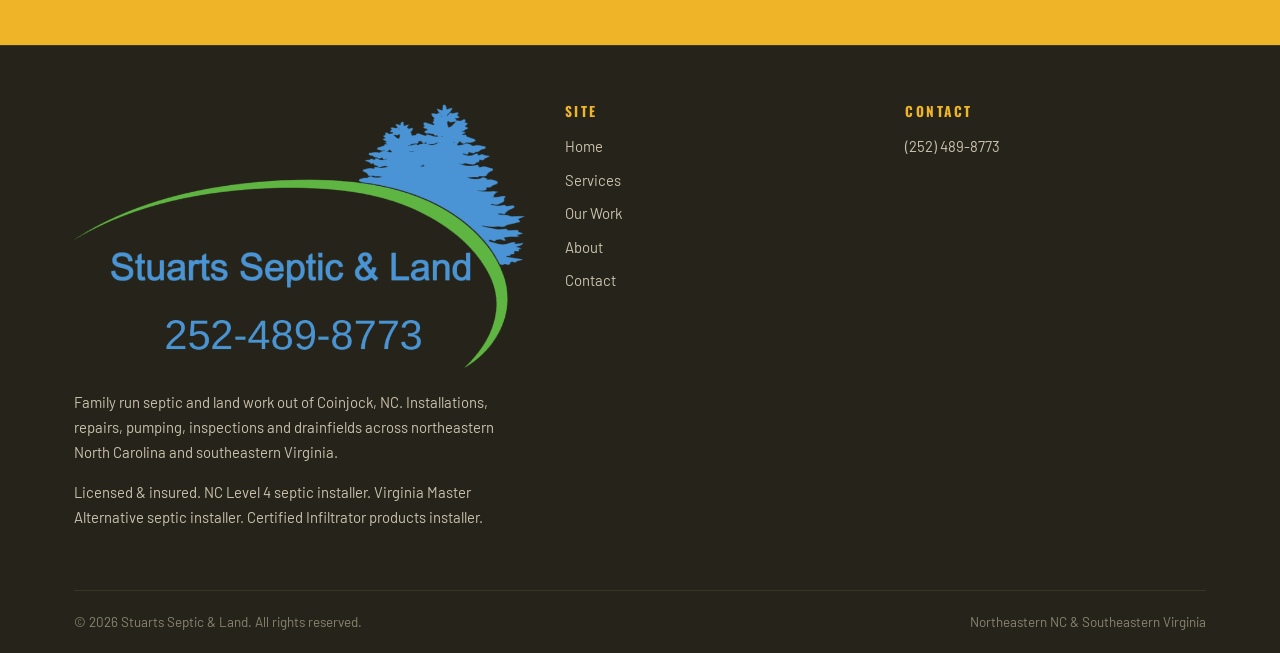
==== commit 450a19fb: "Add files via upload" ====
--- a/index.html
+++ b/index.html
@@ -5,6 +5,27 @@
 <meta name="viewport" content="width=device-width,initial-scale=1">
 <title>Stuarts Septic &amp; Land | Septic Installation, Repair &amp; Pumping | Coinjock, NC</title>
 <meta name="description" content="Licensed, insured septic contractor in Coinjock, NC. Septic installation, repair, pumping, inspections and drainfields across northeastern North Carolina and southeastern Virginia. Call (252) 489-8773.">
+<link rel="canonical" href="https://stuartsseptic.com/">
+<meta name="robots" content="index,follow,max-image-preview:large">
+<meta name="geo.region" content="US-NC">
+<meta name="geo.placename" content="Coinjock, North Carolina">
+<meta property="og:type" content="website">
+<meta property="og:site_name" content="Stuarts Septic &amp; Land">
+<meta property="og:locale" content="en_US">
+<meta property="og:url" content="https://stuartsseptic.com/">
+<meta property="og:title" content="Stuarts Septic &amp; Land | Septic Installation, Repair &amp; Pumping | Coinjock, NC">
+<meta property="og:description" content="Licensed, insured septic contractor in Coinjock, NC. Septic installation, repair, pumping, inspections and drainfields across northeastern North Carolina and southeastern Virginia. Call (252) 489-8773.">
+<meta property="og:image" content="https://stuartsseptic.com/images/hero.jpg">
+<meta property="og:image:width" content="1568">
+<meta property="og:image:height" content="732">
+<meta property="og:image:alt" content="Stuarts Septic and Land crew installing a septic system">
+<meta name="twitter:card" content="summary_large_image">
+<meta name="twitter:title" content="Stuarts Septic &amp; Land | Septic Installation, Repair &amp; Pumping | Coinjock, NC">
+<meta name="twitter:description" content="Licensed, insured septic contractor in Coinjock, NC. Septic installation, repair, pumping, inspections and drainfields across northeastern North Carolina and southeastern Virginia. Call (252) 489-8773.">
+<meta name="twitter:image" content="https://stuartsseptic.com/images/hero.jpg">
+<meta name="theme-color" content="#12110C">
+<link rel="icon" href="favicon.svg" type="image/svg+xml">
+<link rel="apple-touch-icon" href="apple-touch-icon.png">
 <link rel="preconnect" href="https://fonts.googleapis.com">
 <link rel="preconnect" href="https://fonts.gstatic.com" crossorigin>
 <link href="https://fonts.googleapis.com/css2?family=Oswald:wght@500;600;700&family=Barlow:wght@400;500;600&display=swap" rel="stylesheet">
@@ -13,10 +34,42 @@
   "@type":"LocalBusiness",
   "additionalType":"https://schema.org/HomeAndConstructionBusiness",
   "name":"Stuarts Septic & Land",
-  "image":"",
+  "alternateName":"Stuarts Septic",
+  "url":"https://stuartsseptic.com/",
+  "image":"https://stuartsseptic.com/images/hero.jpg",
+  "logo":"https://stuartsseptic.com/images/logo-footer.png",
+  "description":"Licensed and insured septic contractor based in Coinjock, North Carolina. Septic installation, repair, pumping, inspections, drainfields, Infiltrator and rock and pipe systems across northeastern North Carolina and southeastern Virginia.",
   "telephone":"+1-252-489-8773",
-  "areaServed":{"@type":"State","name":"North Carolina"},
-  "areaServed":["Currituck County NC","Dare County NC","Camden County NC","Pasquotank County NC","Chowan County NC","Gates County NC","Hyde County NC","Beaufort County NC","Tyrrell County NC","Pitt County NC","Southeastern Virginia"]
+  "priceRange":"$$",
+  "founder":{"@type":"Person","name":"Tyler Stuart"},
+  "address":{"@type":"PostalAddress","addressLocality":"Coinjock","addressRegion":"NC","postalCode":"27923","addressCountry":"US"},
+  "geo":{"@type":"GeoCoordinates","latitude":36.3472,"longitude":-75.9551},
+  "openingHoursSpecification":[{"@type":"OpeningHoursSpecification","dayOfWeek":["Monday","Tuesday","Wednesday","Thursday","Friday","Saturday","Sunday"],"opens":"00:00","closes":"23:59"}],
+  "sameAs":["https://www.facebook.com/p/Stuarts-Septic-Land-100087136626162/"],
+  "knowsAbout":["septic system installation","septic repair","septic pumping","drainfield replacement","septic inspection","Infiltrator chamber systems","rock and pipe drainfields","ditching and drainage"],
+  "areaServed":[
+    {"@type":"AdministrativeArea","name":"Currituck County, NC"},
+    {"@type":"AdministrativeArea","name":"Dare County, NC"},
+    {"@type":"AdministrativeArea","name":"Camden County, NC"},
+    {"@type":"AdministrativeArea","name":"Pasquotank County, NC"},
+    {"@type":"AdministrativeArea","name":"Chowan County, NC"},
+    {"@type":"AdministrativeArea","name":"Gates County, NC"},
+    {"@type":"AdministrativeArea","name":"Hyde County, NC"},
+    {"@type":"AdministrativeArea","name":"Beaufort County, NC"},
+    {"@type":"AdministrativeArea","name":"Tyrrell County, NC"},
+    {"@type":"AdministrativeArea","name":"Pitt County, NC"},
+    {"@type":"AdministrativeArea","name":"Southeastern Virginia"}
+  ],
+  "hasOfferCatalog":{"@type":"OfferCatalog","name":"Septic and land services","itemListElement":[
+    {"@type":"Offer","itemOffered":{"@type":"Service","name":"Septic system installation"}},
+    {"@type":"Offer","itemOffered":{"@type":"Service","name":"Septic repair"}},
+    {"@type":"Offer","itemOffered":{"@type":"Service","name":"Septic pumping and maintenance"}},
+    {"@type":"Offer","itemOffered":{"@type":"Service","name":"Drainfield repair and replacement"}},
+    {"@type":"Offer","itemOffered":{"@type":"Service","name":"Septic inspections"}},
+    {"@type":"Offer","itemOffered":{"@type":"Service","name":"Infiltrator chamber systems"}},
+    {"@type":"Offer","itemOffered":{"@type":"Service","name":"Rock and pipe drainfields"}},
+    {"@type":"Offer","itemOffered":{"@type":"Service","name":"Ditching, drainage and land work"}}
+  ]}
 }</script>
 <style>
 *,*::before,*::after{box-sizing:border-box}
